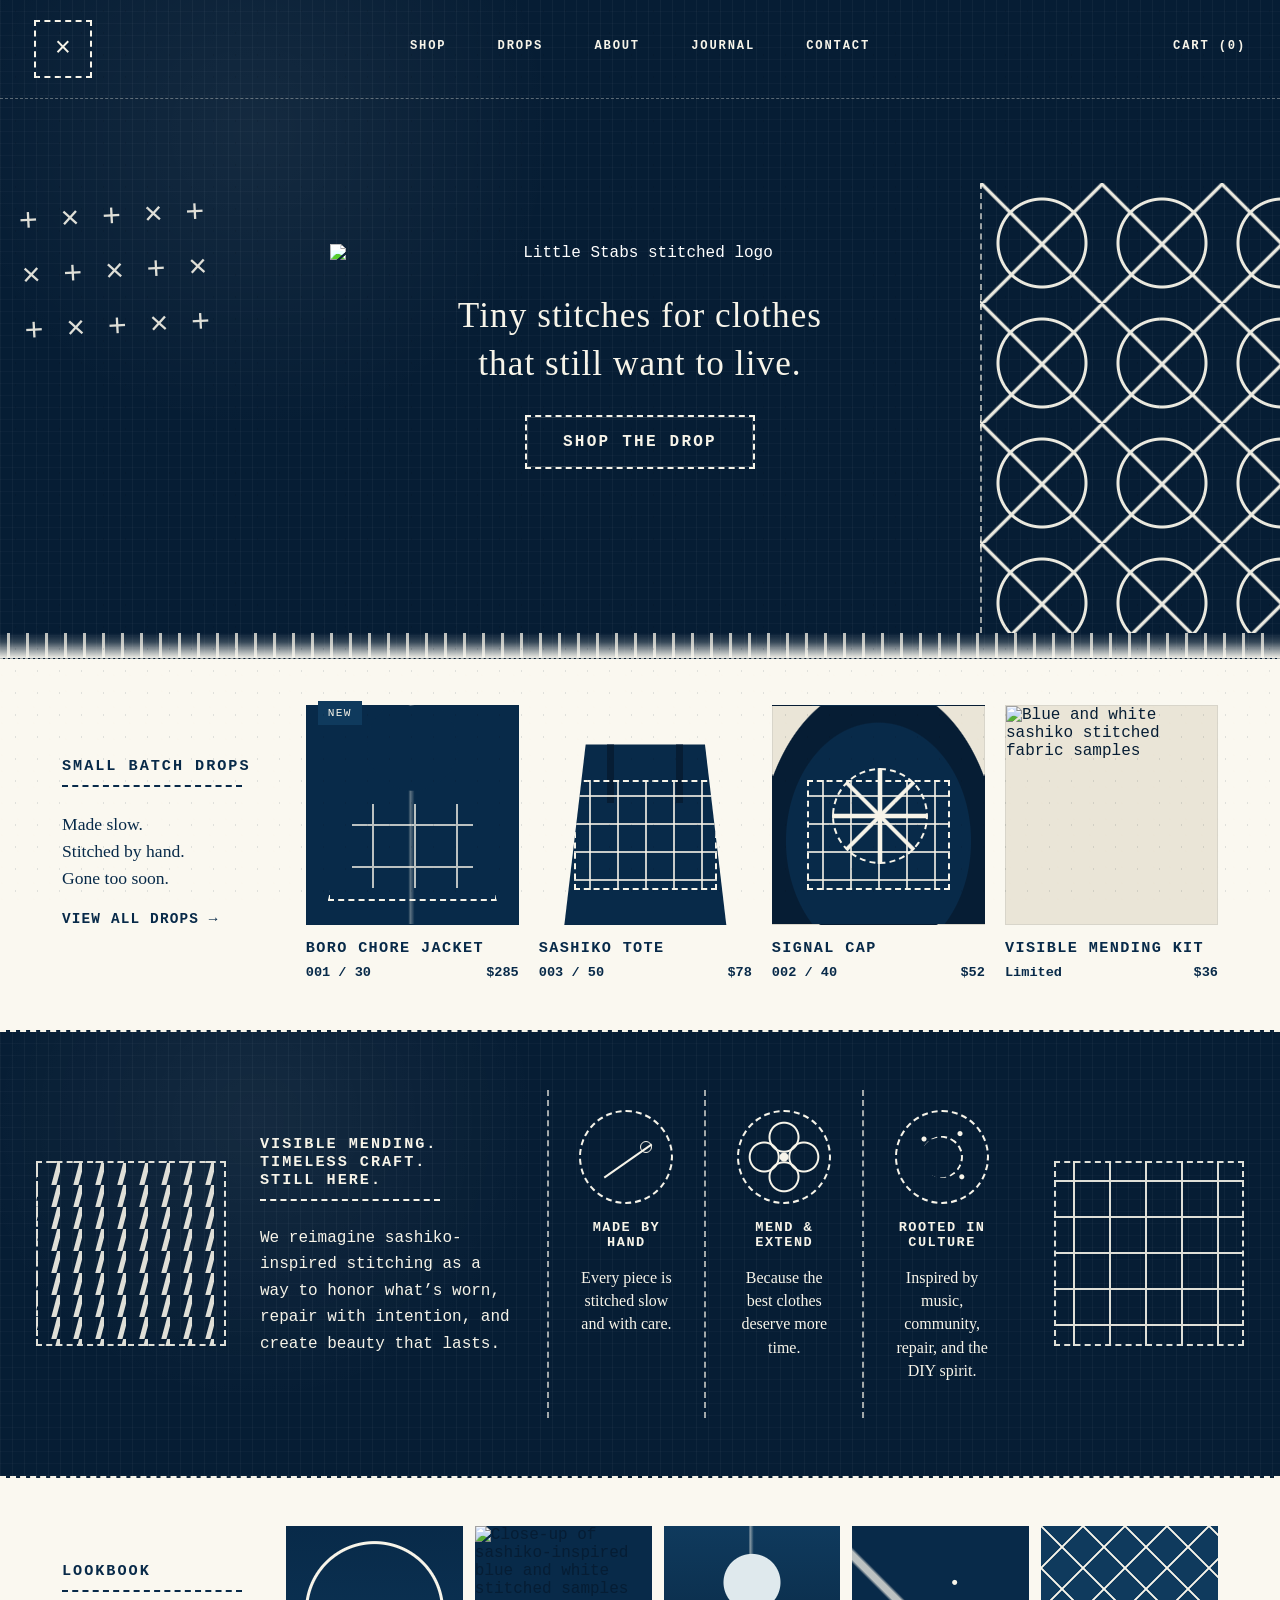
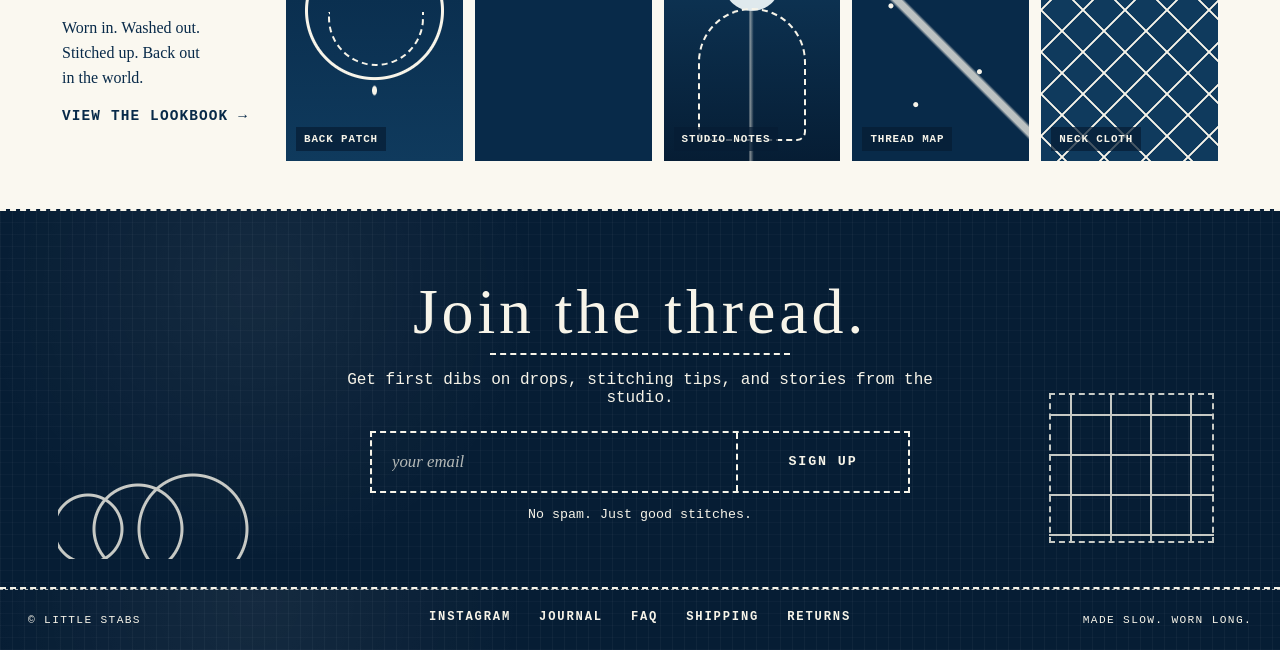
==== index.html @ b1292af2 "Add files via upload" ====
<!DOCTYPE html>
<html lang="en">
<head>
  <meta charset="UTF-8" />
  <meta name="viewport" content="width=device-width, initial-scale=1.0" />
  <title>Little Stabs — Tiny Stitches for Clothes That Still Want to Live</title>
  <meta name="description" content="Little Stabs is a sashiko-esque, blue-and-white visible mending and embroidery brand for small batch drops, stitched goods, and clothes that still want to live." />
  <link rel="stylesheet" href="styles.css" />
</head>
<body>
  <div class="fabric-noise" aria-hidden="true"></div>

  <header class="site-header">
    <nav class="nav">
      <a class="mark" href="index.html" aria-label="Little Stabs home">
        <span class="stitched-box">×</span>
      </a>
      <div class="nav-links">
        <a href="shop.html">Shop</a>
        <a href="#drops">Drops</a>
        <a href="about.html">About</a>
        <a href="#journal">Journal</a>
        <a href="#newsletter">Contact</a>
      </div>
      <a class="cart" href="shop.html">Cart (0)</a>
    </nav>

    <section class="hero">
      <div class="stitch-field stitch-field-left" aria-hidden="true">
        <span>×</span><span>+</span><span>×</span><span>+</span><span>×</span><span>+</span>
        <span>+</span><span>×</span><span>+</span><span>×</span><span>+</span><span>×</span>
        <span>×</span><span>+</span><span>×</span><span>+</span><span>×</span><span>+</span>
      </div>

      <div class="hero-center">
        <img class="logo-image" src="assets/little-stabs-logo.png" alt="Little Stabs stitched logo" />
        <p class="tagline">Tiny stitches for clothes<br>that still want to live.</p>
        <a class="stitched-button" href="#drops">Shop the drop</a>
      </div>

      <div class="asanoha" aria-hidden="true"></div>
      <div class="frayed-edge" aria-hidden="true"></div>
    </section>
  </header>

  <main>
    <section id="drops" class="product-strip">
      <div class="drop-intro">
        <p class="eyebrow">Small batch drops</p>
        <p>Made slow.<br>Stitched by hand.<br>Gone too soon.</p>
        <a href="shop.html">View all drops →</a>
      </div>

      <article class="product-card">
        <span class="badge">New</span>
        <div class="product-image jacket" aria-hidden="true"></div>
        <h2>Boro Chore Jacket</h2>
        <div class="product-meta"><span>001 / 30</span><span>$285</span></div>
      </article>

      <article class="product-card">
        <div class="product-image tote" aria-hidden="true"></div>
        <h2>Sashiko Tote</h2>
        <div class="product-meta"><span>003 / 50</span><span>$78</span></div>
      </article>

      <article class="product-card">
        <div class="product-image cap" aria-hidden="true"></div>
        <h2>Signal Cap</h2>
        <div class="product-meta"><span>002 / 40</span><span>$52</span></div>
      </article>

      <article class="product-card">
        <div class="product-image kit">
          <img src="assets/sashiko-samples.jpg" alt="Blue and white sashiko stitched fabric samples" />
        </div>
        <h2>Visible Mending Kit</h2>
        <div class="product-meta"><span>Limited</span><span>$36</span></div>
      </article>
    </section>

    <section class="craft-band">
      <div class="sample-patch running-stitch" aria-hidden="true"></div>

      <div class="craft-copy">
        <p class="eyebrow light">Visible mending.<br>Timeless craft.<br>Still here.</p>
        <p>
          We reimagine sashiko-inspired stitching as a way to honor what’s worn,
          repair with intention, and create beauty that lasts.
        </p>
      </div>

      <div class="craft-pillars">
        <article>
          <div class="circle-icon needle-icon" aria-hidden="true"></div>
          <h3>Made by hand</h3>
          <p>Every piece is stitched slow and with care.</p>
        </article>
        <article>
          <div class="circle-icon flower-icon" aria-hidden="true"></div>
          <h3>Mend & extend</h3>
          <p>Because the best clothes deserve more time.</p>
        </article>
        <article>
          <div class="circle-icon path-icon" aria-hidden="true"></div>
          <h3>Rooted in culture</h3>
          <p>Inspired by music, community, repair, and the DIY spirit.</p>
        </article>
      </div>

      <div class="sample-patch grid-patch" aria-hidden="true"></div>
    </section>

    <section id="journal" class="lookbook">
      <div class="lookbook-copy">
        <p class="eyebrow">Lookbook</p>
        <p>Worn in. Washed out.<br>Stitched up. Back out<br>in the world.</p>
        <a href="about.html">View the lookbook →</a>
      </div>

      <div class="lookbook-grid">
        <figure class="look tile-jacket">
          <span>back patch</span>
        </figure>
        <figure class="look">
          <img src="assets/sashiko-samples.jpg" alt="Close-up of sashiko-inspired blue and white stitched samples" />
        </figure>
        <figure class="look tile-person">
          <span>studio notes</span>
        </figure>
        <figure class="look tile-constellation">
          <span>thread map</span>
        </figure>
        <figure class="look tile-bandana">
          <span>neck cloth</span>
        </figure>
      </div>
    </section>

    <section id="newsletter" class="newsletter">
      <div class="wave-stitches" aria-hidden="true"></div>
      <div class="newsletter-center">
        <h2>Join the thread.</h2>
        <p>Get first dibs on drops, stitching tips, and stories from the studio.</p>
        <form>
          <input type="email" placeholder="your email" aria-label="Email address" />
          <button type="submit">Sign up</button>
        </form>
        <small>No spam. Just good stitches.</small>
      </div>
      <div class="patch-stack" aria-hidden="true"></div>
    </section>
  </main>

  <footer>
    <span>© Little Stabs</span>
    <a href="#">Instagram</a>
    <a href="#journal">Journal</a>
    <a href="#">FAQ</a>
    <a href="#">Shipping</a>
    <a href="#">Returns</a>
    <span>Made slow. Worn long.</span>
  </footer>
</body>
</html>
---- styles.css ----
:root {
  --indigo-950: #061d34;
  --indigo-900: #082a49;
  --indigo-800: #0f3a5d;
  --indigo-700: #1f6288;
  --thread: #f7f4e9;
  --paper: #faf8f0;
  --muted: #cbd7dc;
  --shadow: rgba(3, 17, 30, 0.35);
}

* {
  box-sizing: border-box;
}

html {
  scroll-behavior: smooth;
}

body {
  margin: 0;
  color: var(--indigo-950);
  background: var(--paper);
  font-family: "Courier New", Courier, monospace;
}

body::selection {
  background: var(--indigo-800);
  color: var(--thread);
}

.fabric-noise {
  position: fixed;
  inset: 0;
  z-index: 50;
  pointer-events: none;
  opacity: 0.11;
  background-image:
    radial-gradient(circle at 10% 20%, var(--thread) 0 1px, transparent 1px),
    radial-gradient(circle at 70% 50%, var(--indigo-950) 0 1px, transparent 1px),
    linear-gradient(90deg, transparent 0 48%, rgba(255,255,255,.25) 50%, transparent 52%);
  background-size: 16px 16px, 22px 22px, 6px 100%;
  mix-blend-mode: multiply;
}

.site-header,
.craft-band,
.newsletter,
footer {
  background-color: var(--indigo-950);
  background-image:
    linear-gradient(90deg, rgba(255,255,255,.035) 1px, transparent 1px),
    linear-gradient(0deg, rgba(255,255,255,.025) 1px, transparent 1px),
    radial-gradient(circle at 20% 20%, rgba(255,255,255,.06), transparent 26%);
  background-size: 12px 12px, 12px 12px, 100% 100%;
  color: var(--thread);
}

.nav {
  min-height: 82px;
  display: grid;
  grid-template-columns: 110px 1fr 110px;
  align-items: center;
  padding: 20px 34px;
  border-bottom: 1px dashed rgba(247,244,233,.35);
}

.mark {
  color: var(--thread);
  text-decoration: none;
}

.stitched-box {
  width: 58px;
  height: 58px;
  display: grid;
  place-items: center;
  border: 2px dashed var(--thread);
  font-size: 1.7rem;
  line-height: 1;
}

.nav-links {
  justify-self: center;
  display: flex;
  gap: clamp(18px, 4vw, 56px);
}

.nav-links a,
.cart,
footer a {
  color: var(--thread);
  text-decoration: none;
  text-transform: uppercase;
  letter-spacing: .15em;
  font-size: .76rem;
  font-weight: 700;
}

.nav-links a::after,
.cart::after,
footer a::after {
  content: "";
  display: block;
  border-bottom: 1px dashed currentColor;
  transform: scaleX(0);
  transform-origin: left;
  transition: transform .25s ease;
  margin-top: 5px;
}

.nav-links a:hover::after,
.cart:hover::after,
footer a:hover::after {
  transform: scaleX(1);
}

.cart {
  justify-self: end;
}

.hero {
  position: relative;
  min-height: 560px;
  display: grid;
  place-items: center;
  overflow: hidden;
  border-bottom: 1px dashed rgba(247,244,233,.7);
}

.hero-center {
  position: relative;
  z-index: 3;
  text-align: center;
  padding: 56px 20px 100px;
}

.logo-image {
  width: min(620px, 74vw);
  max-height: 180px;
  object-fit: contain;
  display: block;
  margin: 0 auto 30px;
  filter: contrast(1.25) brightness(1.1);
  mix-blend-mode: screen;
}

.tagline {
  margin: 0 auto 28px;
  color: var(--thread);
  font-family: Georgia, "Times New Roman", serif;
  font-size: clamp(1.4rem, 2.8vw, 2.2rem);
  line-height: 1.35;
  letter-spacing: .03em;
}

.stitched-button,
.newsletter button {
  display: inline-block;
  background: transparent;
  color: var(--thread);
  text-decoration: none;
  text-transform: uppercase;
  letter-spacing: .14em;
  border: 2px dashed var(--thread);
  padding: 16px 36px;
  font-weight: 700;
  box-shadow: inset 0 0 0 1px rgba(247,244,233,.18);
  transition: background .2s ease, color .2s ease, transform .2s ease;
  cursor: pointer;
  font-family: "Courier New", Courier, monospace;
}

.stitched-button:hover,
.newsletter button:hover {
  background: var(--thread);
  color: var(--indigo-950);
  transform: translateY(-2px);
}

.stitch-field {
  position: absolute;
  left: 0;
  top: 100px;
  width: 230px;
  display: grid;
  grid-template-columns: repeat(6, 1fr);
  gap: 18px 20px;
  color: var(--thread);
  font-size: 2rem;
  opacity: .9;
  transform: rotate(-3deg) translateX(-20px);
}

.asanoha {
  position: absolute;
  right: -10px;
  top: 84px;
  width: 310px;
  height: 450px;
  border-left: 2px dashed rgba(247,244,233,.65);
  opacity: .95;
  background-image:
    radial-gradient(circle at center, transparent 0 42px, var(--thread) 43px 45px, transparent 46px),
    radial-gradient(circle at center, transparent 0 92px, var(--thread) 93px 95px, transparent 96px),
    linear-gradient(45deg, transparent 48%, var(--thread) 49%, var(--thread) 50%, transparent 51%),
    linear-gradient(-45deg, transparent 48%, var(--thread) 49%, var(--thread) 50%, transparent 51%);
  background-size: 120px 120px;
}

.frayed-edge {
  position: absolute;
  left: 0;
  right: 0;
  bottom: -1px;
  height: 26px;
  background:
    linear-gradient(to bottom, transparent 0, rgba(247,244,233,.20) 35%, var(--paper) 100%),
    repeating-linear-gradient(90deg, transparent 0 7px, rgba(247,244,233,.75) 7px 10px, transparent 10px 19px);
}

.product-strip {
  display: grid;
  grid-template-columns: 1.05fr repeat(4, minmax(170px, 1fr));
  gap: 20px;
  align-items: end;
  max-width: 1220px;
  margin: 0 auto;
  padding: 46px 32px 50px;
  background: var(--paper);
}

.eyebrow {
  margin: 0 0 24px;
  color: var(--indigo-900);
  font-weight: 900;
  text-transform: uppercase;
  letter-spacing: .13em;
  font-size: .95rem;
}

.eyebrow::after {
  content: "";
  display: block;
  width: 180px;
  margin-top: 10px;
  border-bottom: 2px dashed currentColor;
}

.eyebrow.light {
  color: var(--thread);
}

.drop-intro {
  align-self: center;
  padding-right: 12px;
}

.drop-intro p:not(.eyebrow) {
  font-family: Georgia, "Times New Roman", serif;
  font-size: 1.1rem;
  line-height: 1.55;
  color: var(--indigo-900);
}

.drop-intro a,
.lookbook-copy a {
  color: var(--indigo-900);
  text-transform: uppercase;
  letter-spacing: .08em;
  font-size: .9rem;
  font-weight: 900;
  text-decoration: none;
}

.product-card {
  position: relative;
}

.badge {
  position: absolute;
  z-index: 2;
  top: -4px;
  left: 12px;
  background: var(--indigo-800);
  color: var(--thread);
  text-transform: uppercase;
  letter-spacing: .12em;
  font-size: .7rem;
  padding: 6px 10px;
}

.product-image {
  min-height: 220px;
  background: #eae5d7;
  border: 1px solid rgba(6,29,52,.08);
  display: grid;
  place-items: center;
  overflow: hidden;
  margin-bottom: 14px;
}

.product-image img,
.look img {
  width: 100%;
  height: 100%;
  object-fit: cover;
}

.product-card h2 {
  color: var(--indigo-900);
  font-size: .95rem;
  letter-spacing: .09em;
  text-transform: uppercase;
  margin: 0 0 8px;
}

.product-meta {
  display: flex;
  justify-content: space-between;
  color: var(--indigo-900);
  font-size: .85rem;
  font-weight: 700;
}

.jacket {
  background:
    radial-gradient(circle at 50% 18%, var(--indigo-900) 0 45px, transparent 46px),
    linear-gradient(90deg, transparent 48%, rgba(247,244,233,.35) 49%, transparent 51%),
    linear-gradient(180deg, var(--indigo-900) 0 100%);
  position: relative;
}

.jacket::before {
  content: "";
  width: 78%;
  height: 78%;
  border: 2px dashed var(--thread);
  border-top: 0;
  clip-path: polygon(20% 0, 80% 0, 100% 100%, 0 100%);
  display: block;
}

.jacket::after {
  content: "";
  position: absolute;
  inset: 98px 45px 36px 45px;
  background-image:
    linear-gradient(90deg, transparent 0 47%, var(--thread) 48% 52%, transparent 53%),
    linear-gradient(0deg, transparent 0 47%, var(--thread) 48% 52%, transparent 53%);
  background-size: 42px 42px;
  opacity: .75;
}

.tote {
  background: var(--indigo-900);
  position: relative;
  clip-path: polygon(22% 18%, 78% 18%, 88% 100%, 12% 100%);
}

.tote::before {
  content: "";
  position: absolute;
  left: 32%;
  right: 32%;
  top: 0;
  height: 90px;
  border: 7px solid var(--indigo-950);
  border-bottom: 0;
  border-radius: 80px 80px 0 0;
}

.tote::after,
.cap::after {
  content: "";
  position: absolute;
  inset: 74px 34px 34px;
  border: 2px dashed var(--thread);
  background-image:
    linear-gradient(90deg, transparent 0 47%, rgba(247,244,233,.8) 48% 52%, transparent 53%),
    linear-gradient(0deg, transparent 0 47%, rgba(247,244,233,.8) 48% 52%, transparent 53%);
  background-size: 28px 28px;
}

.cap {
  background:
    radial-gradient(ellipse at 50% 62%, var(--indigo-900) 0 92px, transparent 93px),
    radial-gradient(ellipse at 50% 72%, var(--indigo-950) 0 120px, transparent 121px),
    #eae5d7;
  position: relative;
}

.cap::before {
  content: "";
  position: absolute;
  width: 92px;
  height: 92px;
  border: 2px dashed var(--thread);
  border-radius: 50%;
  top: 62px;
  left: calc(50% - 46px);
  background:
    linear-gradient(0deg, transparent 47%, var(--thread) 48% 52%, transparent 53%),
    linear-gradient(90deg, transparent 47%, var(--thread) 48% 52%, transparent 53%),
    linear-gradient(45deg, transparent 48%, var(--thread) 49% 51%, transparent 52%),
    linear-gradient(-45deg, transparent 48%, var(--thread) 49% 51%, transparent 52%);
}

.craft-band {
  display: grid;
  grid-template-columns: 190px .8fr 1.5fr 190px;
  gap: 34px;
  align-items: center;
  padding: 58px 36px;
  border-top: 2px dashed var(--thread);
  border-bottom: 2px dashed var(--thread);
}

.craft-copy p:not(.eyebrow) {
  color: var(--thread);
  line-height: 1.65;
  max-width: 310px;
}

.sample-patch {
  height: 185px;
  border: 2px dashed var(--thread);
  opacity: .9;
}

.running-stitch {
  background-image: repeating-linear-gradient(105deg, transparent 0 18px, var(--thread) 19px 23px, transparent 24px 42px);
  background-size: 22px 22px;
}

.grid-patch {
  background-image:
    linear-gradient(90deg, transparent 0 47%, var(--thread) 48% 52%, transparent 53%),
    linear-gradient(0deg, transparent 0 47%, var(--thread) 48% 52%, transparent 53%);
  background-size: 36px 36px;
}

.craft-pillars {
  display: grid;
  grid-template-columns: repeat(3, 1fr);
}

.craft-pillars article {
  padding: 20px 28px;
  text-align: center;
  border-left: 2px dashed rgba(247,244,233,.65);
}

.craft-pillars h3 {
  margin: 16px 0 8px;
  color: var(--thread);
  text-transform: uppercase;
  letter-spacing: .11em;
  font-size: .85rem;
}

.craft-pillars p {
  color: var(--thread);
  font-family: Georgia, "Times New Roman", serif;
  line-height: 1.45;
}

.circle-icon {
  width: 94px;
  height: 94px;
  border: 2px dashed var(--thread);
  border-radius: 50%;
  margin: 0 auto;
  position: relative;
}

.needle-icon::before {
  content: "";
  position: absolute;
  width: 58px;
  height: 2px;
  background: var(--thread);
  transform: rotate(-35deg);
  top: 48px;
  left: 18px;
}

.needle-icon::after {
  content: "";
  position: absolute;
  width: 10px;
  height: 10px;
  border: 1px solid var(--thread);
  border-radius: 50%;
  top: 29px;
  left: 59px;
}

.flower-icon {
  background:
    radial-gradient(circle at 50% 28%, transparent 0 13px, var(--thread) 14px 15px, transparent 16px),
    radial-gradient(circle at 72% 50%, transparent 0 13px, var(--thread) 14px 15px, transparent 16px),
    radial-gradient(circle at 50% 72%, transparent 0 13px, var(--thread) 14px 15px, transparent 16px),
    radial-gradient(circle at 28% 50%, transparent 0 13px, var(--thread) 14px 15px, transparent 16px),
    radial-gradient(circle at 50% 50%, var(--thread) 0 4px, transparent 5px);
}

.path-icon {
  background:
    radial-gradient(circle at 30% 30%, var(--thread) 0 2px, transparent 3px),
    radial-gradient(circle at 70% 24%, var(--thread) 0 2px, transparent 3px),
    radial-gradient(circle at 72% 72%, var(--thread) 0 2px, transparent 3px);
}

.path-icon::before {
  content: "";
  position: absolute;
  inset: 24px;
  border-top: 2px dashed var(--thread);
  border-right: 2px dashed var(--thread);
  transform: rotate(28deg);
  border-radius: 50%;
}

.lookbook {
  max-width: 1220px;
  margin: 0 auto;
  padding: 48px 32px;
  display: grid;
  grid-template-columns: 190px 1fr;
  gap: 34px;
  align-items: center;
}

.lookbook-copy p:not(.eyebrow) {
  color: var(--indigo-900);
  font-family: Georgia, "Times New Roman", serif;
  line-height: 1.55;
}

.lookbook-grid {
  display: grid;
  grid-template-columns: repeat(5, 1fr);
  gap: 12px;
}

.look {
  min-height: 235px;
  margin: 0;
  background: var(--indigo-900);
  position: relative;
  overflow: hidden;
}

.look span {
  position: absolute;
  left: 10px;
  bottom: 10px;
  color: var(--thread);
  background: rgba(6,29,52,.72);
  padding: 6px 8px;
  text-transform: uppercase;
  letter-spacing: .08em;
  font-size: .68rem;
  font-weight: 700;
}

.tile-jacket {
  background:
    radial-gradient(circle at 50% 36%, transparent 0 66px, var(--thread) 67px 69px, transparent 70px),
    radial-gradient(ellipse at 50% 70%, var(--thread) 0 2px, transparent 3px),
    linear-gradient(180deg, var(--indigo-900), var(--indigo-800));
}

.tile-jacket::before {
  content: "";
  position: absolute;
  width: 92px;
  height: 52px;
  border: 2px dashed var(--thread);
  border-top: 0;
  border-radius: 0 0 70px 70px;
  top: 86px;
  left: calc(50% - 46px);
}

.tile-person {
  background:
    radial-gradient(circle at 50% 24%, #dfe9ed 0 28px, transparent 29px),
    linear-gradient(90deg, transparent 48%, rgba(247,244,233,.5) 49%, transparent 51%),
    linear-gradient(180deg, var(--indigo-800), var(--indigo-950));
}

.tile-person::before {
  content: "";
  position: absolute;
  inset: 82px 34px 20px;
  border: 2px dashed var(--thread);
  border-radius: 60px 60px 10px 10px;
}

.tile-constellation {
  background:
    radial-gradient(circle at 22% 34%, var(--thread) 0 2px, transparent 3px),
    radial-gradient(circle at 58% 24%, var(--thread) 0 2px, transparent 3px),
    radial-gradient(circle at 72% 62%, var(--thread) 0 2px, transparent 3px),
    radial-gradient(circle at 36% 76%, var(--thread) 0 2px, transparent 3px),
    linear-gradient(45deg, transparent 0 48%, rgba(247,244,233,.75) 49% 51%, transparent 52%),
    var(--indigo-900);
}

.tile-bandana {
  background:
    linear-gradient(45deg, transparent 0 48%, var(--thread) 49% 51%, transparent 52%),
    linear-gradient(-45deg, transparent 0 48%, var(--thread) 49% 51%, transparent 52%),
    var(--indigo-800);
  background-size: 42px 42px;
}

.newsletter {
  position: relative;
  min-height: 300px;
  display: grid;
  place-items: center;
  padding: 64px 32px;
  overflow: hidden;
  border-top: 2px dashed var(--thread);
  border-bottom: 2px dashed var(--thread);
}

.newsletter-center {
  position: relative;
  z-index: 2;
  text-align: center;
  max-width: 640px;
}

.newsletter h2 {
  margin: 0 0 12px;
  font-family: Georgia, "Times New Roman", serif;
  font-size: clamp(2.4rem, 5vw, 4.8rem);
  font-weight: 400;
  letter-spacing: .06em;
}

.newsletter h2::after {
  content: "";
  display: block;
  width: 300px;
  max-width: 70%;
  border-bottom: 2px dashed var(--thread);
  margin: 4px auto 0;
}

.newsletter p,
.newsletter small {
  color: var(--thread);
}

.newsletter form {
  display: grid;
  grid-template-columns: 1fr 170px;
  gap: 0;
  margin: 24px auto 12px;
  border: 2px dashed var(--thread);
  max-width: 540px;
}

.newsletter input {
  min-height: 58px;
  background: transparent;
  color: var(--thread);
  border: 0;
  border-right: 2px dashed var(--thread);
  padding: 0 20px;
  font-family: Georgia, "Times New Roman", serif;
  font-style: italic;
  font-size: 1.05rem;
  outline: none;
}

.newsletter input::placeholder {
  color: rgba(247,244,233,.72);
}

.newsletter button {
  border: 0;
  box-shadow: none;
  min-height: 58px;
}

.wave-stitches {
  position: absolute;
  left: 58px;
  bottom: 28px;
  width: 230px;
  height: 150px;
  background:
    radial-gradient(circle at 30px 120px, transparent 0 32px, var(--thread) 33px 35px, transparent 36px),
    radial-gradient(circle at 80px 120px, transparent 0 42px, var(--thread) 43px 45px, transparent 46px),
    radial-gradient(circle at 135px 120px, transparent 0 52px, var(--thread) 53px 55px, transparent 56px);
  opacity: .8;
}

.patch-stack {
  position: absolute;
  right: 66px;
  bottom: 44px;
  width: 165px;
  height: 150px;
  border: 2px dashed var(--thread);
  background-image:
    linear-gradient(90deg, transparent 0 47%, var(--thread) 48% 52%, transparent 53%),
    linear-gradient(0deg, transparent 0 47%, var(--thread) 48% 52%, transparent 53%);
  background-size: 40px 40px;
  opacity: .8;
}

footer {
  display: grid;
  grid-template-columns: 1.4fr repeat(5, auto) 1.4fr;
  gap: 28px;
  align-items: center;
  padding: 20px 28px;
  border-top: 1px dashed rgba(247,244,233,.7);
  text-transform: uppercase;
  letter-spacing: .12em;
  font-size: .7rem;
}

footer span:last-child {
  justify-self: end;
}

/* Secondary pages */
.page-hero {
  min-height: 360px;
  display: grid;
  place-items: center;
  text-align: center;
  padding: 70px 22px;
  border-bottom: 2px dashed var(--thread);
}

.page-hero h1 {
  max-width: 980px;
  margin: 0 auto 20px;
  color: var(--thread);
  font-family: Georgia, "Times New Roman", serif;
  font-size: clamp(3rem, 8vw, 7rem);
  line-height: .9;
  font-weight: 400;
}

.page-hero p {
  max-width: 660px;
  color: var(--thread);
  margin: 0 auto;
  line-height: 1.6;
}

.page-content {
  max-width: 1050px;
  margin: 0 auto;
  padding: 60px 30px 90px;
}

.text-card {
  background: var(--paper);
  border: 2px dashed var(--indigo-900);
  padding: 28px;
  margin: 0 0 22px;
  color: var(--indigo-950);
}

.text-card h2 {
  margin: 0 0 14px;
  font-family: Georgia, "Times New Roman", serif;
  font-size: 2.2rem;
  color: var(--indigo-900);
}

.text-card p {
  line-height: 1.65;
}

@media (max-width: 1020px) {
  .product-strip,
  .craft-band,
  .lookbook,
  footer {
    grid-template-columns: 1fr;
  }

  .craft-pillars,
  .lookbook-grid {
    grid-template-columns: 1fr 1fr;
  }

  .drop-intro {
    padding-right: 0;
  }

  .sample-patch {
    display: none;
  }

  .asanoha,
  .stitch-field {
    opacity: .35;
  }

  footer span:last-child {
    justify-self: start;
  }
}

@media (max-width: 700px) {
  .nav {
    grid-template-columns: auto auto;
    gap: 16px;
    padding: 18px;
  }

  .nav-links {
    grid-column: 1 / -1;
    order: 3;
    justify-self: start;
    width: 100%;
    overflow-x: auto;
    gap: 22px;
    padding-bottom: 6px;
  }

  .cart {
    justify-self: end;
  }

  .hero {
    min-height: 500px;
  }

  .logo-image {
    width: 90vw;
  }

  .product-strip {
    padding: 34px 18px;
  }

  .craft-pillars,
  .lookbook-grid,
  .newsletter form {
    grid-template-columns: 1fr;
  }

  .newsletter input {
    border-right: 0;
    border-bottom: 2px dashed var(--thread);
  }

  .wave-stitches,
  .patch-stack {
    opacity: .25;
  }
}
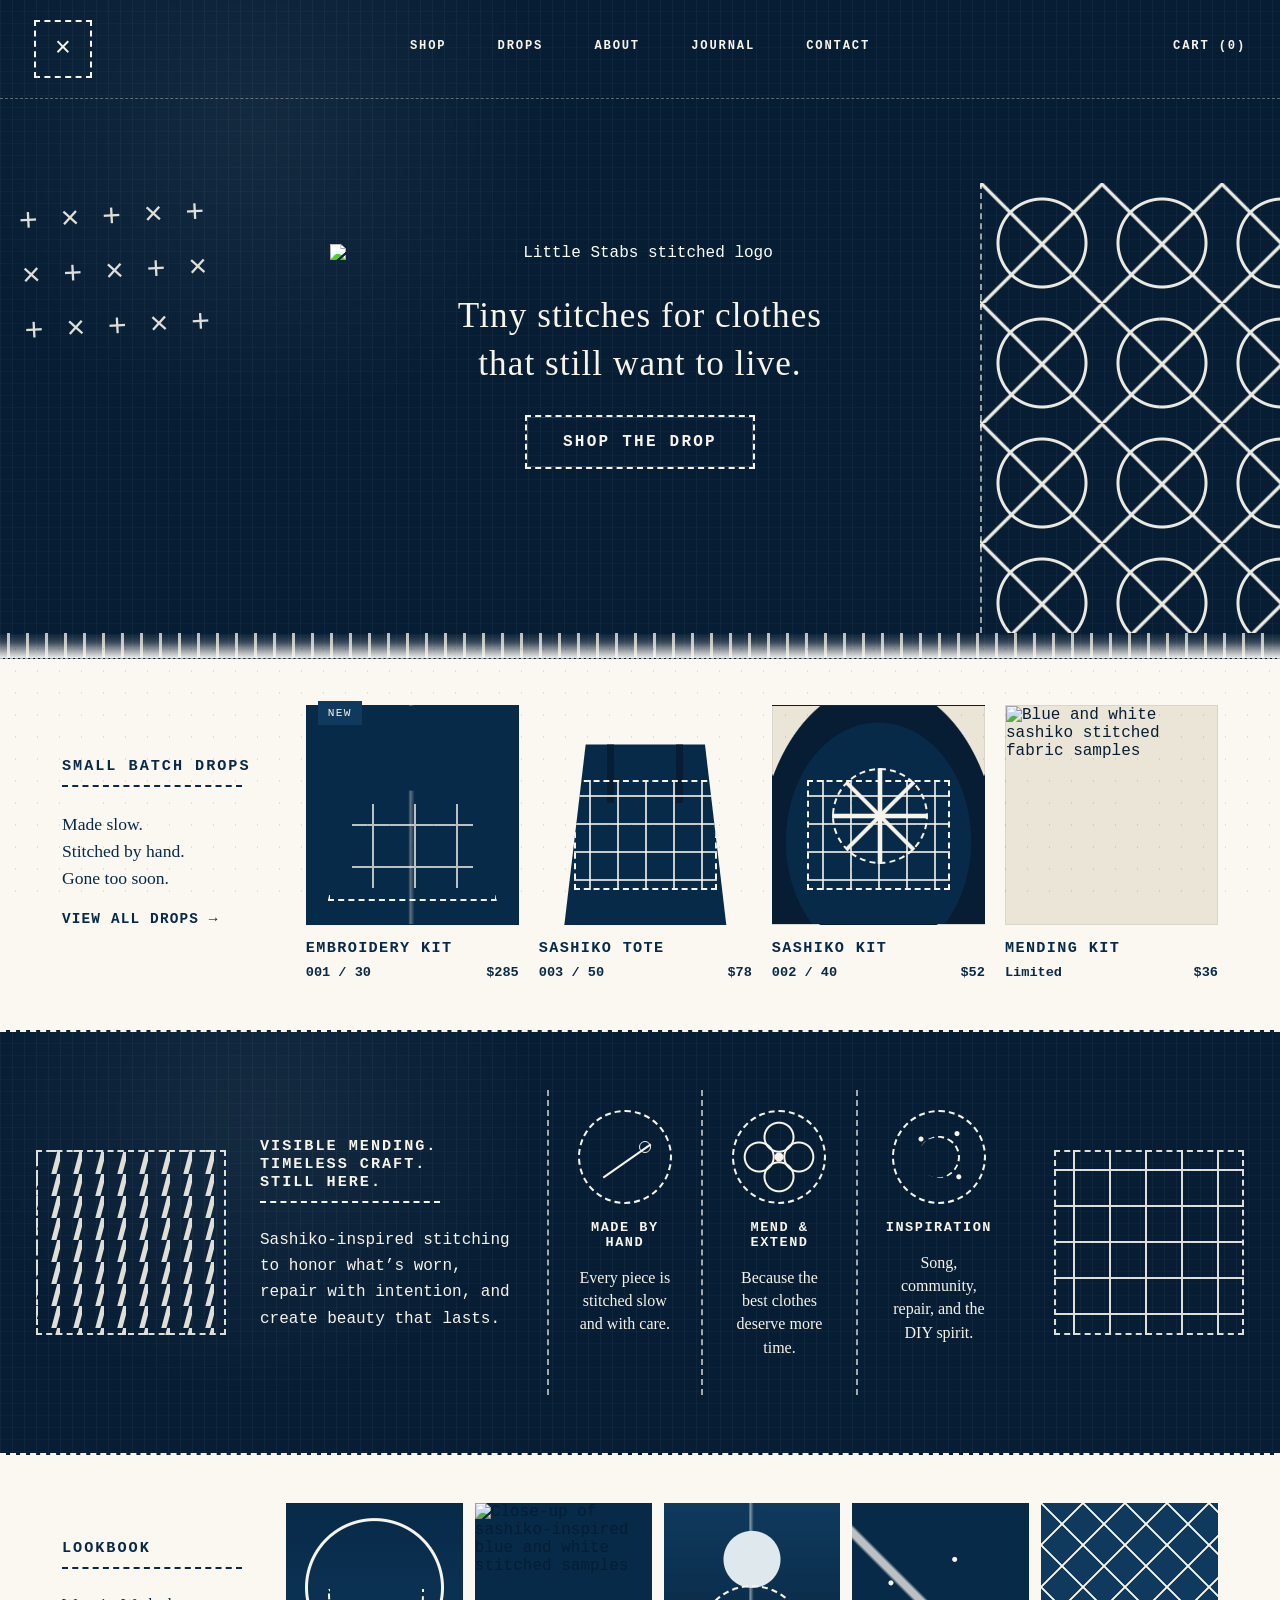
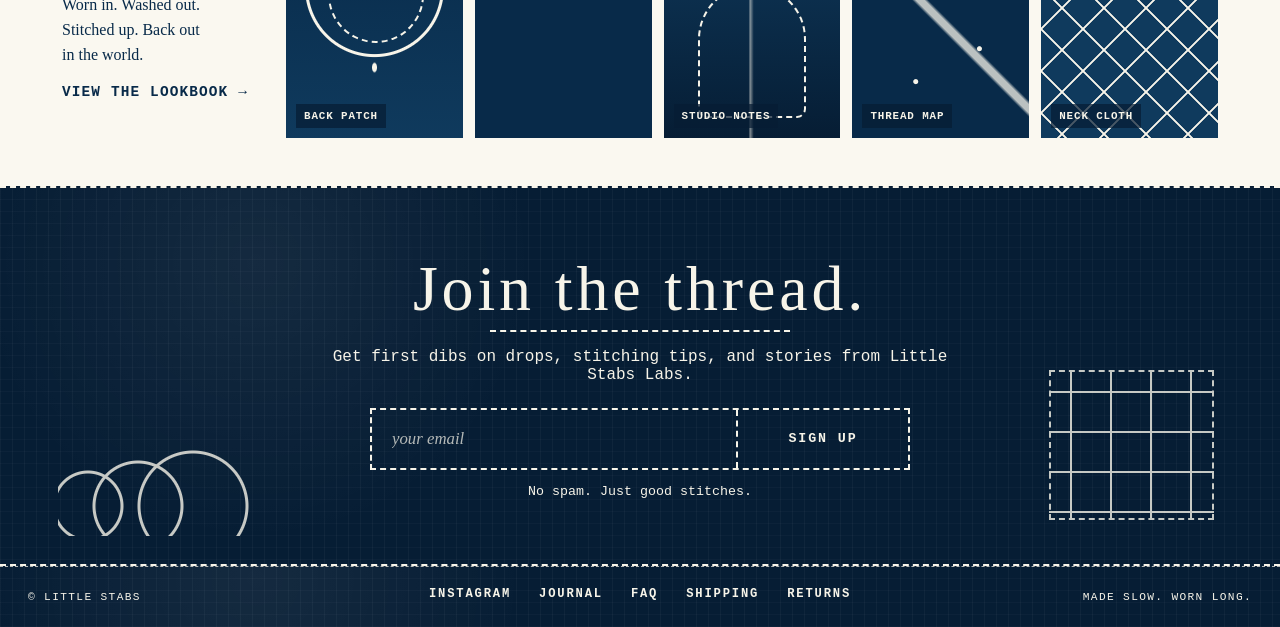
==== commit 68baaec0: "Update index.html" ====
--- a/index.html
+++ b/index.html
@@ -4,7 +4,7 @@
   <meta charset="UTF-8" />
   <meta name="viewport" content="width=device-width, initial-scale=1.0" />
   <title>Little Stabs — Tiny Stitches for Clothes That Still Want to Live</title>
-  <meta name="description" content="Little Stabs is a sashiko-esque, blue-and-white visible mending and embroidery brand for small batch drops, stitched goods, and clothes that still want to live." />
+  <meta name="description" content="stitched goods, embroidery kits and supplies, small batch drops, and mending for clothes that still want to live." />
   <link rel="stylesheet" href="styles.css" />
 </head>
 <body>
@@ -54,7 +54,7 @@
       <article class="product-card">
         <span class="badge">New</span>
         <div class="product-image jacket" aria-hidden="true"></div>
-        <h2>Boro Chore Jacket</h2>
+        <h2>Embroidery Kit</h2>
         <div class="product-meta"><span>001 / 30</span><span>$285</span></div>
       </article>
 
@@ -66,7 +66,7 @@
 
       <article class="product-card">
         <div class="product-image cap" aria-hidden="true"></div>
-        <h2>Signal Cap</h2>
+        <h2>Sashiko Kit</h2>
         <div class="product-meta"><span>002 / 40</span><span>$52</span></div>
       </article>
 
@@ -74,7 +74,7 @@
         <div class="product-image kit">
           <img src="assets/sashiko-samples.jpg" alt="Blue and white sashiko stitched fabric samples" />
         </div>
-        <h2>Visible Mending Kit</h2>
+        <h2>Mending Kit</h2>
         <div class="product-meta"><span>Limited</span><span>$36</span></div>
       </article>
     </section>
@@ -85,7 +85,7 @@
       <div class="craft-copy">
         <p class="eyebrow light">Visible mending.<br>Timeless craft.<br>Still here.</p>
         <p>
-          We reimagine sashiko-inspired stitching as a way to honor what’s worn,
+          Sashiko-inspired stitching to honor what’s worn,
           repair with intention, and create beauty that lasts.
         </p>
       </div>
@@ -103,8 +103,8 @@
         </article>
         <article>
           <div class="circle-icon path-icon" aria-hidden="true"></div>
-          <h3>Rooted in culture</h3>
-          <p>Inspired by music, community, repair, and the DIY spirit.</p>
+          <h3>Inspiration</h3>
+          <p>Song, community, repair, and the DIY spirit.</p>
         </article>
       </div>
 
@@ -141,7 +141,7 @@
       <div class="wave-stitches" aria-hidden="true"></div>
       <div class="newsletter-center">
         <h2>Join the thread.</h2>
-        <p>Get first dibs on drops, stitching tips, and stories from the studio.</p>
+        <p>Get first dibs on drops, stitching tips, and stories from Little Stabs Labs.</p>
         <form>
           <input type="email" placeholder="your email" aria-label="Email address" />
           <button type="submit">Sign up</button>
@@ -162,4 +162,4 @@
     <span>Made slow. Worn long.</span>
   </footer>
 </body>
-</html>+</html>
